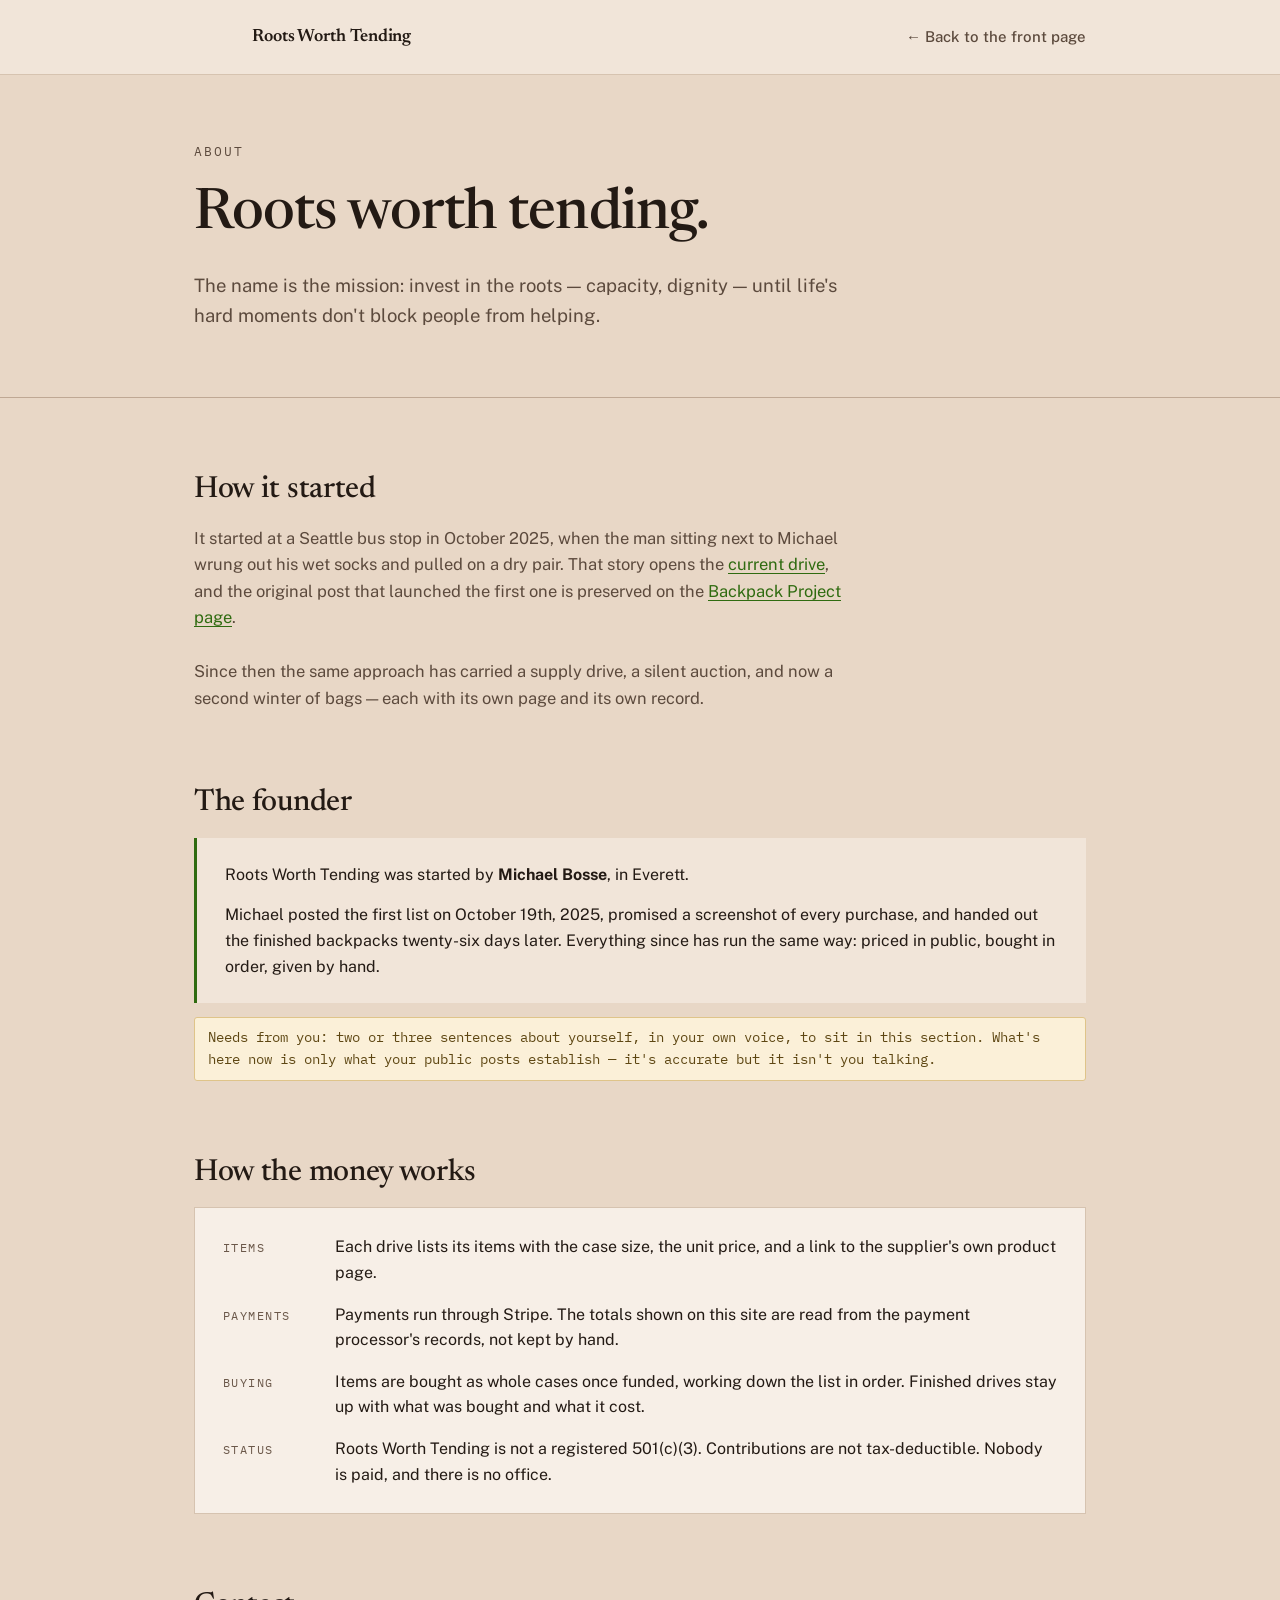
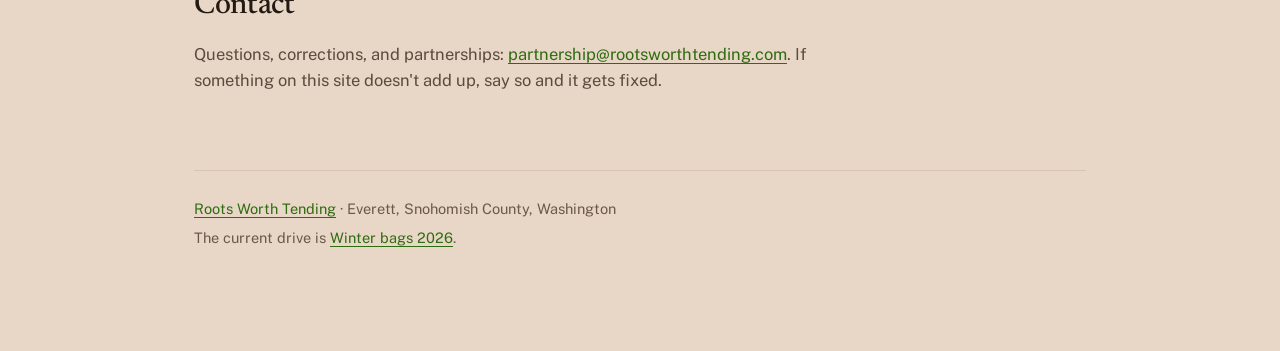
==== about.html @ 10fae8b9 "Remove internal draft-review banner from about page" ====
<!doctype html>
<html lang="en">
<head>
<meta charset="utf-8">
<meta name="viewport" content="width=device-width,initial-scale=1">
<title>About &middot; Roots Worth Tending</title>
<meta name="description" content="How Roots Worth Tending started, who runs it, and how the money works.">
<link rel="preconnect" href="https://fonts.googleapis.com">
<link rel="preconnect" href="https://fonts.gstatic.com" crossorigin>
<link rel="stylesheet" href="https://fonts.googleapis.com/css2?family=Newsreader:ital,opsz,wght@0,6..72,400;0,6..72,500;0,6..72,600;1,6..72,400;1,6..72,500&family=Public+Sans:wght@400;500;600;700&family=IBM+Plex+Mono:wght@400;500;600&display=swap">
<link rel="stylesheet" href="style.css">
</head>
<body>

<div class="topbar">
  <div class="topbar-inner">
    <div class="brandline">
      <div class="logoslot" aria-hidden="true">LOGO<br>HERE</div>
      <a class="brandname" href="index.html">Roots Worth Tending</a>
    </div>
    <a class="backlink" href="index.html">&larr; Back to the front page</a>
  </div>
</div>

<header class="hero">
  <div class="hero-inner">
    <p class="eyebrow">About</p>
    <h1>Roots worth tending.</h1>
    <p class="lede">The name is the mission: invest in the roots &mdash; capacity, dignity &mdash; until life's hard moments don't block people from helping.</p>
  </div>
</header>

<div class="wrap">

  <section aria-labelledby="start-h">
    <h2 id="start-h">How it started</h2>
    <p class="sec-note" style="max-width:66ch;">It started at a Seattle bus stop in October 2025, when the man sitting next to Michael wrung out his wet socks and pulled on a dry pair. That story opens the <a href="winter-2026.html">current drive</a>, and the original post that launched the first one is preserved on the <a href="backpack-2025.html">Backpack Project page</a>.</p>
    <p class="sec-note" style="max-width:66ch;">Since then the same approach has carried a supply drive, a silent auction, and now a second winter of bags &mdash; each with its own page and its own record.</p>
  </section>

  <section aria-labelledby="founder-h">
    <h2 id="founder-h">The founder</h2>
    <div class="disclosure">
      <p>Roots Worth Tending was started by <strong>Michael Bosse</strong>, in Everett.</p>
      <p>Michael posted the first list on October 19th, 2025, promised a screenshot of every purchase, and handed out the finished backpacks twenty-six days later. Everything since has run the same way: priced in public, bought in order, given by hand.</p>
    </div>
    <p class="needs">Needs from you: two or three sentences about yourself, in your own voice, to sit in this section. What's here now is only what your public posts establish &mdash; it's accurate but it isn't you talking.</p>
  </section>

  <section aria-labelledby="money-h">
    <h2 id="money-h">How the money works</h2>
    <div class="money">
      <ul>
        <li><span class="k">Items</span><span class="v">Each drive lists its items with the case size, the unit price, and a link to the supplier's own product page.</span></li>
        <li><span class="k">Payments</span><span class="v">Payments run through Stripe. The totals shown on this site are read from the payment processor's records, not kept by hand.</span></li>
        <li><span class="k">Buying</span><span class="v">Items are bought as whole cases once funded, working down the list in order. Finished drives stay up with what was bought and what it cost.</span></li>
        <li><span class="k">Status</span><span class="v">Roots Worth Tending is not a registered 501(c)(3). Contributions are not tax-deductible. Nobody is paid, and there is no office.</span></li>
      </ul>
    </div>
  </section>

  <section aria-labelledby="contact-h">
    <h2 id="contact-h">Contact</h2>
    <p class="sec-note">Questions, corrections, and partnerships: <a href="mailto:partnership@rootsworthtending.com">partnership@rootsworthtending.com</a>. If something on this site doesn't add up, say so and it gets fixed.</p>
  </section>

  <footer>
    <p><a href="index.html">Roots Worth Tending</a> &middot; Everett, Snohomish County, Washington</p>
    <p>The current drive is <a href="winter-2026.html">Winter bags 2026</a>.</p>
  </footer>

</div>
</body>
</html>
---- style.css ----
:root{
  --paper:#E8D7C6; --surface:#F7EFE7; --surface-2:#F1E5D9;
  --ink:#231A14; --ink-2:#5C4A3D; --ink-3:#6B584A;
  --rule:#D6C3B0; --rule-strong:#BFA894;
  --accent:#2F6B10; --accent-hover:#24540C; --accent-soft:#DCE7CE; --accent-ink:#FFFFFF;
  --notice:#FBF0D8; --notice-rule:#DFC489; --notice-ink:#5E4713;
  --shadow:0 1px 2px rgba(60,40,26,.07), 0 4px 16px rgba(60,40,26,.06);
}
@media (prefers-color-scheme: dark){
  :root:not([data-theme="light"]){
    --paper:#15100C; --surface:#211812; --surface-2:#1B140F;
    --ink:#EFE4D9; --ink-2:#B6A392; --ink-3:#9C8877;
    --rule:#38291F; --rule-strong:#4A382B;
    --accent:#8FCB63; --accent-hover:#A9DC82; --accent-soft:#26301C; --accent-ink:#10160B;
    --notice:#241C0C; --notice-rule:#4C3D19; --notice-ink:#E4CE96;
    --shadow:0 1px 2px rgba(0,0,0,.5), 0 4px 16px rgba(0,0,0,.38);
  }
}
:root[data-theme="dark"]{
  --paper:#15100C; --surface:#211812; --surface-2:#1B140F;
  --ink:#EFE4D9; --ink-2:#B6A392; --ink-3:#9C8877;
  --rule:#38291F; --rule-strong:#4A382B;
  --accent:#8FCB63; --accent-hover:#A9DC82; --accent-soft:#26301C; --accent-ink:#10160B;
  --notice:#241C0C; --notice-rule:#4C3D19; --notice-ink:#E4CE96;
  --shadow:0 1px 2px rgba(0,0,0,.5), 0 4px 16px rgba(0,0,0,.38);
}
*{box-sizing:border-box;}
body{margin:0;background:var(--paper);color:var(--ink);
  font-family:"Public Sans","Helvetica Neue",Arial,sans-serif;
  font-size:17px;line-height:1.6;-webkit-font-smoothing:antialiased;}
.wrap{max-width:940px;margin:0 auto;padding:0 24px 96px;}
a{color:var(--accent);text-underline-offset:3px;text-decoration-thickness:1px;}
a:hover{color:var(--accent-hover);}
:focus-visible{outline:2.5px solid var(--accent);outline-offset:3px;border-radius:2px;}
.skip{position:absolute;left:-9999px;top:0;background:var(--surface);color:var(--ink);padding:12px 18px;z-index:20;border:1px solid var(--rule);}
.skip:focus{left:12px;top:12px;}
.num{font-family:"IBM Plex Mono",ui-monospace,Menlo,monospace;font-variant-numeric:tabular-nums;}

.preview{background:var(--notice);border-bottom:1px solid var(--notice-rule);color:var(--notice-ink);font-size:14.5px;line-height:1.5;}
.preview p{max-width:940px;margin:0 auto;padding:12px 24px;}

.topbar{border-bottom:1px solid var(--rule);background:var(--surface-2);}
.topbar-inner{max-width:940px;margin:0 auto;padding:14px 24px;display:flex;flex-wrap:wrap;gap:12px 28px;align-items:center;justify-content:space-between;}
.brandline{display:flex;align-items:center;gap:12px;}
.logoslot{width:46px;height:46px;flex:0 0 auto;border:0;font-size:0;color:transparent;
  background:url("logo.png") no-repeat center/contain;}
@media (prefers-color-scheme: dark){
  :root:not([data-theme="light"]) .logoslot{background-image:url("logo-dark.png");}
}
:root[data-theme="dark"] .logoslot{background-image:url("logo-dark.png");}
.brandname{font-family:Newsreader,Georgia,serif;font-size:1.12rem;font-weight:600;letter-spacing:-.005em;text-decoration:none;color:var(--ink);}
.brandname:hover{color:var(--accent);}
nav ul{list-style:none;display:flex;flex-wrap:wrap;gap:22px;margin:0;padding:0;font-size:15px;}
nav a{text-decoration:none;color:var(--ink-2);font-weight:500;}
nav a:hover,nav a[aria-current]{color:var(--accent);}
.backlink{font-size:15px;font-weight:500;color:var(--ink-2);text-decoration:none;}
.backlink:hover{color:var(--accent);}

header.hero{border-bottom:1px solid var(--rule-strong);background:var(--paper);}
.hero-inner{max-width:940px;margin:0 auto;padding:66px 24px 48px;}
.eyebrow{font-family:"IBM Plex Mono",monospace;font-size:12.5px;letter-spacing:.16em;text-transform:uppercase;color:var(--ink-2);margin:0 0 24px;}
.hero-split{display:grid;grid-template-columns:1.15fr .85fr;gap:48px;align-items:center;}
.hero-text{min-width:0;}
.hero-photo{margin:0;}
.hero-photo img{display:block;width:100%;height:auto;border-radius:6px;
  border:1px solid var(--rule-strong);box-shadow:var(--shadow);}
.content-photo{margin:24px 0 8px;max-width:460px;}
.content-photo img{display:block;width:100%;height:auto;border-radius:6px;
  border:1px solid var(--rule-strong);box-shadow:var(--shadow);}
.content-photo figcaption{margin-top:10px;font-size:.92rem;color:var(--ink-2);line-height:1.5;}
@media (max-width:760px){
  .hero-split{grid-template-columns:1fr;gap:28px;}
  .hero-photo{max-width:420px;}
}
h1{font-family:Newsreader,Georgia,serif;font-weight:500;font-size:clamp(2.3rem,5.4vw,3.55rem);
  line-height:1.07;letter-spacing:-.017em;margin:0 0 24px;text-wrap:balance;max-width:22ch;}
h1.quote{font-style:italic;max-width:20ch;}
.lede{font-size:18.5px;line-height:1.66;color:var(--ink-2);max-width:60ch;margin:0 0 18px;}
.lede strong{color:var(--ink);font-weight:600;}
.hero-note{font-family:"IBM Plex Mono",monospace;font-size:13px;color:var(--ink-3);margin:26px 0 0;padding-top:18px;border-top:1px solid var(--rule);}

section{margin-top:68px;}
h2{font-family:Newsreader,Georgia,serif;font-weight:500;font-size:1.9rem;letter-spacing:-.01em;margin:0 0 10px;text-wrap:balance;}
.sec-note{color:var(--ink-2);margin:0 0 28px;max-width:64ch;font-size:16.5px;}

.band{display:grid;grid-template-columns:repeat(auto-fit,minmax(160px,1fr));gap:1px;background:var(--rule);border:1px solid var(--rule);}
.band > div{background:var(--surface);padding:18px 20px;}
.band dt{font-family:"IBM Plex Mono",monospace;font-size:11px;letter-spacing:.13em;text-transform:uppercase;color:var(--ink-3);margin:0 0 7px;}
.band dd{margin:0;font-family:"IBM Plex Mono",monospace;font-variant-numeric:tabular-nums;font-size:23px;font-weight:500;letter-spacing:-.02em;line-height:1.2;}
.band dd small{display:block;font-size:13px;font-weight:400;color:var(--ink-2);letter-spacing:0;margin-top:6px;font-family:"Public Sans",sans-serif;}

.steps{list-style:none;margin:0;padding:0;counter-reset:s;display:flex;flex-direction:column;gap:1px;background:var(--rule);border:1px solid var(--rule);}
.steps li{background:var(--surface);padding:22px 26px;display:flex;gap:20px;align-items:flex-start;}
.steps .n{counter-increment:s;font-family:"IBM Plex Mono",monospace;font-variant-numeric:tabular-nums;font-size:13px;font-weight:600;color:var(--accent);flex:0 0 auto;padding-top:3px;}
.steps .n::before{content:counter(s,decimal-leading-zero);}
.steps.plain .n::before{content:"—";}
.steps h3{font-family:"Public Sans",sans-serif;font-size:17px;font-weight:700;margin:0 0 6px;}
.steps p{margin:0;color:var(--ink-2);font-size:16px;line-height:1.6;max-width:62ch;}

.efforts{display:flex;flex-direction:column;gap:14px;}
.effort{background:var(--surface);border:1px solid var(--rule);box-shadow:var(--shadow);padding:26px 28px;}
.effort-head{display:flex;flex-wrap:wrap;gap:6px 18px;align-items:baseline;justify-content:space-between;}
.effort h3{font-family:Newsreader,Georgia,serif;font-weight:600;font-size:1.4rem;margin:0;letter-spacing:-.006em;}
.effort h3 a{text-decoration:none;color:var(--ink);}
.effort h3 a:hover{color:var(--accent);text-decoration:underline;}
.when{font-family:"IBM Plex Mono",monospace;font-size:13px;color:var(--ink-3);white-space:nowrap;}
.effort p{margin:12px 0 0;color:var(--ink-2);font-size:16px;max-width:64ch;}
.effort-figs{display:grid;grid-template-columns:repeat(auto-fit,minmax(130px,1fr));gap:1px;background:var(--rule);border:1px solid var(--rule);margin-top:18px;}
.effort-figs > div{background:var(--surface-2);padding:13px 16px;}
.effort-figs dt{font-family:"IBM Plex Mono",monospace;font-size:10.5px;letter-spacing:.12em;text-transform:uppercase;color:var(--ink-3);margin:0 0 5px;}
.effort-figs dd{margin:0;font-family:"IBM Plex Mono",monospace;font-variant-numeric:tabular-nums;font-size:19px;font-weight:500;}
.status-chip{display:inline-flex;align-items:center;gap:8px;font-family:"IBM Plex Mono",monospace;font-size:11.5px;
  letter-spacing:.12em;text-transform:uppercase;background:var(--accent-soft);color:var(--accent);padding:5px 11px;border-radius:2px;font-weight:600;margin-bottom:14px;}
.chip-done{background:var(--surface-2);color:var(--ink-3);border:1px solid var(--rule-strong);}
.dot{width:7px;height:7px;border-radius:50%;background:var(--accent);}
.go{display:inline-block;margin-top:20px;font-weight:600;font-size:16px;background:var(--accent);color:var(--accent-ink);
  border:1px solid var(--accent);padding:11px 24px;border-radius:3px;text-decoration:none;transition:background .15s ease;}
.go:hover{background:var(--accent-hover);border-color:var(--accent-hover);color:var(--accent-ink);}
.go-quiet{background:transparent;color:var(--accent);border:1px solid var(--rule-strong);}
.go-quiet:hover{background:var(--accent-soft);color:var(--accent);border-color:var(--accent);}

.contents{list-style:none;margin:0;padding:0;display:grid;grid-template-columns:repeat(auto-fit,minmax(240px,1fr));gap:1px;background:var(--rule);border:1px solid var(--rule);}
.contents li{background:var(--surface);padding:16px 18px;display:flex;gap:14px;align-items:baseline;}
.contents .qty{font-family:"IBM Plex Mono",monospace;font-variant-numeric:tabular-nums;font-weight:600;color:var(--accent);font-size:15px;flex:0 0 auto;min-width:2.2em;}
.contents .what{font-size:15.5px;line-height:1.45;}

.manifest{display:flex;flex-direction:column;gap:14px;}
article.item{background:var(--surface);border:1px solid var(--rule);box-shadow:var(--shadow);padding:24px 26px 22px;}
.item-head{display:flex;flex-wrap:wrap;gap:8px 20px;align-items:baseline;justify-content:space-between;}
article.item h3{font-family:Newsreader,Georgia,serif;font-weight:600;font-size:1.32rem;letter-spacing:-.005em;margin:0;line-height:1.25;}
.goal{font-family:"IBM Plex Mono",monospace;font-variant-numeric:tabular-nums;font-size:1.2rem;font-weight:500;white-space:nowrap;}
.spec{font-family:"IBM Plex Mono",monospace;font-size:13.5px;line-height:1.65;color:var(--ink-2);margin:12px 0 0;}
.verify{margin:10px 0 0;font-size:14px;color:var(--ink-2);}
.meter{margin:20px 0 0;}
.track{height:10px;background:var(--accent-soft);border-radius:5px;overflow:hidden;}
.fill{height:100%;background:var(--accent);border-radius:5px;width:0%;transition:width .9s cubic-bezier(.22,.8,.3,1);}
@media (prefers-reduced-motion: reduce){.fill{transition:none;}}
.meter-label{display:flex;flex-wrap:wrap;gap:6px 16px;justify-content:space-between;margin-top:10px;
  font-family:"IBM Plex Mono",monospace;font-variant-numeric:tabular-nums;font-size:13.5px;color:var(--ink-2);}
.meter-label .pct{color:var(--ink);font-weight:500;}
.actions{margin-top:20px;display:flex;flex-wrap:wrap;gap:12px;align-items:center;}
button.give{font-family:"Public Sans",sans-serif;font-size:15.5px;font-weight:600;background:var(--accent);color:var(--accent-ink);
  border:1px solid var(--accent);padding:11px 22px;border-radius:3px;cursor:pointer;transition:background .15s ease;}
button.give:hover{background:var(--accent-hover);border-color:var(--accent-hover);}
.any{font-size:14.5px;color:var(--ink-2);}
.amtwrap{display:inline-flex;align-items:center;border:1px solid var(--rule-strong);border-radius:3px;background:var(--surface);overflow:hidden;}
.amtsign{padding:0 2px 0 12px;font-family:"IBM Plex Mono",monospace;font-size:15.5px;color:var(--ink-2);}
input.amount{width:92px;border:0;background:transparent;color:var(--ink);padding:11px 12px 11px 4px;
  font-family:"IBM Plex Mono",monospace;font-variant-numeric:tabular-nums;font-size:15.5px;}
input.amount:focus{outline:none;}
.amtwrap:focus-within{border-color:var(--accent);box-shadow:0 0 0 2.5px var(--accent-soft);}
input.amount:disabled{color:var(--ink-3);}
.amtwrap:has(input:disabled){opacity:.55;}
button.give:disabled{background:var(--surface-2);color:var(--ink-3);border-color:var(--rule-strong);cursor:default;}
button.give:disabled:hover{background:var(--surface-2);border-color:var(--rule-strong);}
article.item[data-closed] .track{opacity:.75;}
.eventmark{width:124px;height:125px;margin:0 0 22px;border-radius:50%;overflow:hidden;
  background:#FBFBF6 url("bids-logo.png") no-repeat center/116px 117px;}
@media (max-width:600px){.eventmark{width:104px;height:105px;background-size:98px 99px;}}
.rest-btn{font-family:"Public Sans",sans-serif;font-size:14.5px;font-weight:600;background:transparent;color:var(--accent);
  border:1px solid var(--rule-strong);padding:10px 16px;border-radius:3px;cursor:pointer;}
.rest-btn:hover:not(:disabled){background:var(--accent-soft);border-color:var(--accent);}
.rest-btn:disabled{color:var(--ink-3);border-color:var(--rule);cursor:default;}
input.amount[aria-invalid]{color:#B0301F;}
.amtwrap:has(input[aria-invalid]){border-color:#B0301F;box-shadow:0 0 0 2.5px rgba(176,48,31,.16);}
:root:not([data-theme="light"]) input.amount[aria-invalid]{color:#FF9B8A;}
:root[data-theme="dark"] input.amount[aria-invalid]{color:#FF9B8A;}

.basket{position:fixed;left:0;right:0;bottom:0;z-index:30;background:var(--surface);
  border-top:1px solid var(--rule-strong);box-shadow:0 -2px 18px rgba(16,28,24,.10);}
:root:not([data-theme="light"]) .basket{box-shadow:0 -2px 18px rgba(0,0,0,.45);}
:root[data-theme="dark"] .basket{box-shadow:0 -2px 18px rgba(0,0,0,.45);}
.basket[hidden]{display:none;}
.basket-inner{max-width:940px;margin:0 auto;padding:14px 24px;display:flex;flex-wrap:wrap;gap:12px 24px;
  align-items:center;justify-content:space-between;}
.basket-sum{margin:0;display:flex;flex-wrap:wrap;gap:4px 16px;align-items:baseline;}
.basket-count{font-size:15px;color:var(--ink-2);}
.basket-total{font-family:"IBM Plex Mono",monospace;font-variant-numeric:tabular-nums;font-size:22px;font-weight:600;}
.basket-acts{display:flex;gap:10px;align-items:center;}
#basket-clear{background:transparent;color:var(--ink-2);border:1px solid var(--rule-strong);font-size:14.5px;padding:10px 16px;}
#basket-clear:hover{background:var(--surface-2);color:var(--ink);border-color:var(--rule-strong);}
.go-pay{font-size:16px;padding:12px 26px;}
.basket-status{max-width:940px;margin:0 auto 12px;}
.basket-status:empty{display:none;}
body.has-basket{padding-bottom:104px;}
.thanks{margin:0 0 20px;padding:12px 16px;border-left:3px solid var(--accent);background:var(--accent-soft);
  color:var(--ink);font-size:16px;border-radius:0 3px 3px 0;}
@media (max-width:600px){
  .basket-inner{padding:12px 20px;}
  .basket-acts{width:100%;}
  .go-pay{flex:1;}
  body.has-basket{padding-bottom:150px;}
}
.status{margin-top:12px;font-size:14.5px;color:var(--notice-ink);background:var(--notice);border:1px solid var(--notice-rule);padding:9px 14px;border-radius:3px;}
.status:empty{display:none;}

.money{background:var(--surface);border:1px solid var(--rule);padding:26px 28px;}
.money ul{margin:0;padding:0;list-style:none;display:flex;flex-direction:column;gap:16px;}
.money li{display:flex;gap:16px;align-items:flex-start;}
.money .k{font-family:"IBM Plex Mono",monospace;font-size:12px;letter-spacing:.12em;text-transform:uppercase;color:var(--ink-3);flex:0 0 96px;padding-top:4px;}
.money .v{flex:1;font-size:16px;line-height:1.6;}

blockquote.source{margin:0;background:var(--surface);border:1px solid var(--rule);border-left:3px solid var(--accent);padding:26px 30px;}
blockquote.source p{margin:0 0 15px;font-size:16.5px;line-height:1.68;}
blockquote.source p:last-of-type{margin-bottom:0;}
blockquote.source cite{display:block;margin-top:20px;padding-top:16px;border-top:1px solid var(--rule);
  font-family:"IBM Plex Mono",monospace;font-size:12.5px;font-style:normal;color:var(--ink-3);letter-spacing:.04em;}

.packlist{list-style:none;margin:0;padding:0;columns:2;column-gap:34px;border:1px solid var(--rule);background:var(--surface);padding:22px 26px;}
.packlist li{break-inside:avoid;padding:5px 0;font-size:15.5px;display:flex;gap:12px;align-items:baseline;border-bottom:1px solid var(--rule);}
.packlist li:last-child{border-bottom:none;}
.packlist .n{font-family:"IBM Plex Mono",monospace;font-variant-numeric:tabular-nums;font-size:12.5px;color:var(--ink-3);flex:0 0 1.9em;}
@media (max-width:620px){.packlist{columns:1;}}

.disclosure{border-left:3px solid var(--accent);background:var(--surface-2);padding:24px 28px;}
.disclosure p{margin:0 0 14px;font-size:16px;line-height:1.62;}
.disclosure p:last-child{margin-bottom:0;}
.needs{margin-top:14px;font-size:14px;font-family:"IBM Plex Mono",monospace;line-height:1.55;
  background:var(--notice);border:1px solid var(--notice-rule);color:var(--notice-ink);padding:9px 13px;border-radius:3px;}

footer{margin-top:76px;padding-top:26px;border-top:1px solid var(--rule);color:var(--ink-3);font-size:14.5px;}
footer p{margin:0 0 6px;}

@media (max-width:600px){
  body{font-size:16.5px;}
  .hero-inner{padding:40px 20px 32px;}
  .wrap{padding:0 20px 72px;}
  .effort{padding:22px 20px;}
  article.item{padding:20px 20px 18px;}
  .steps li{flex-direction:column;gap:8px;}
  .money .k{flex-basis:100%;padding-top:0;}
  .money li{flex-direction:column;gap:4px;}
}
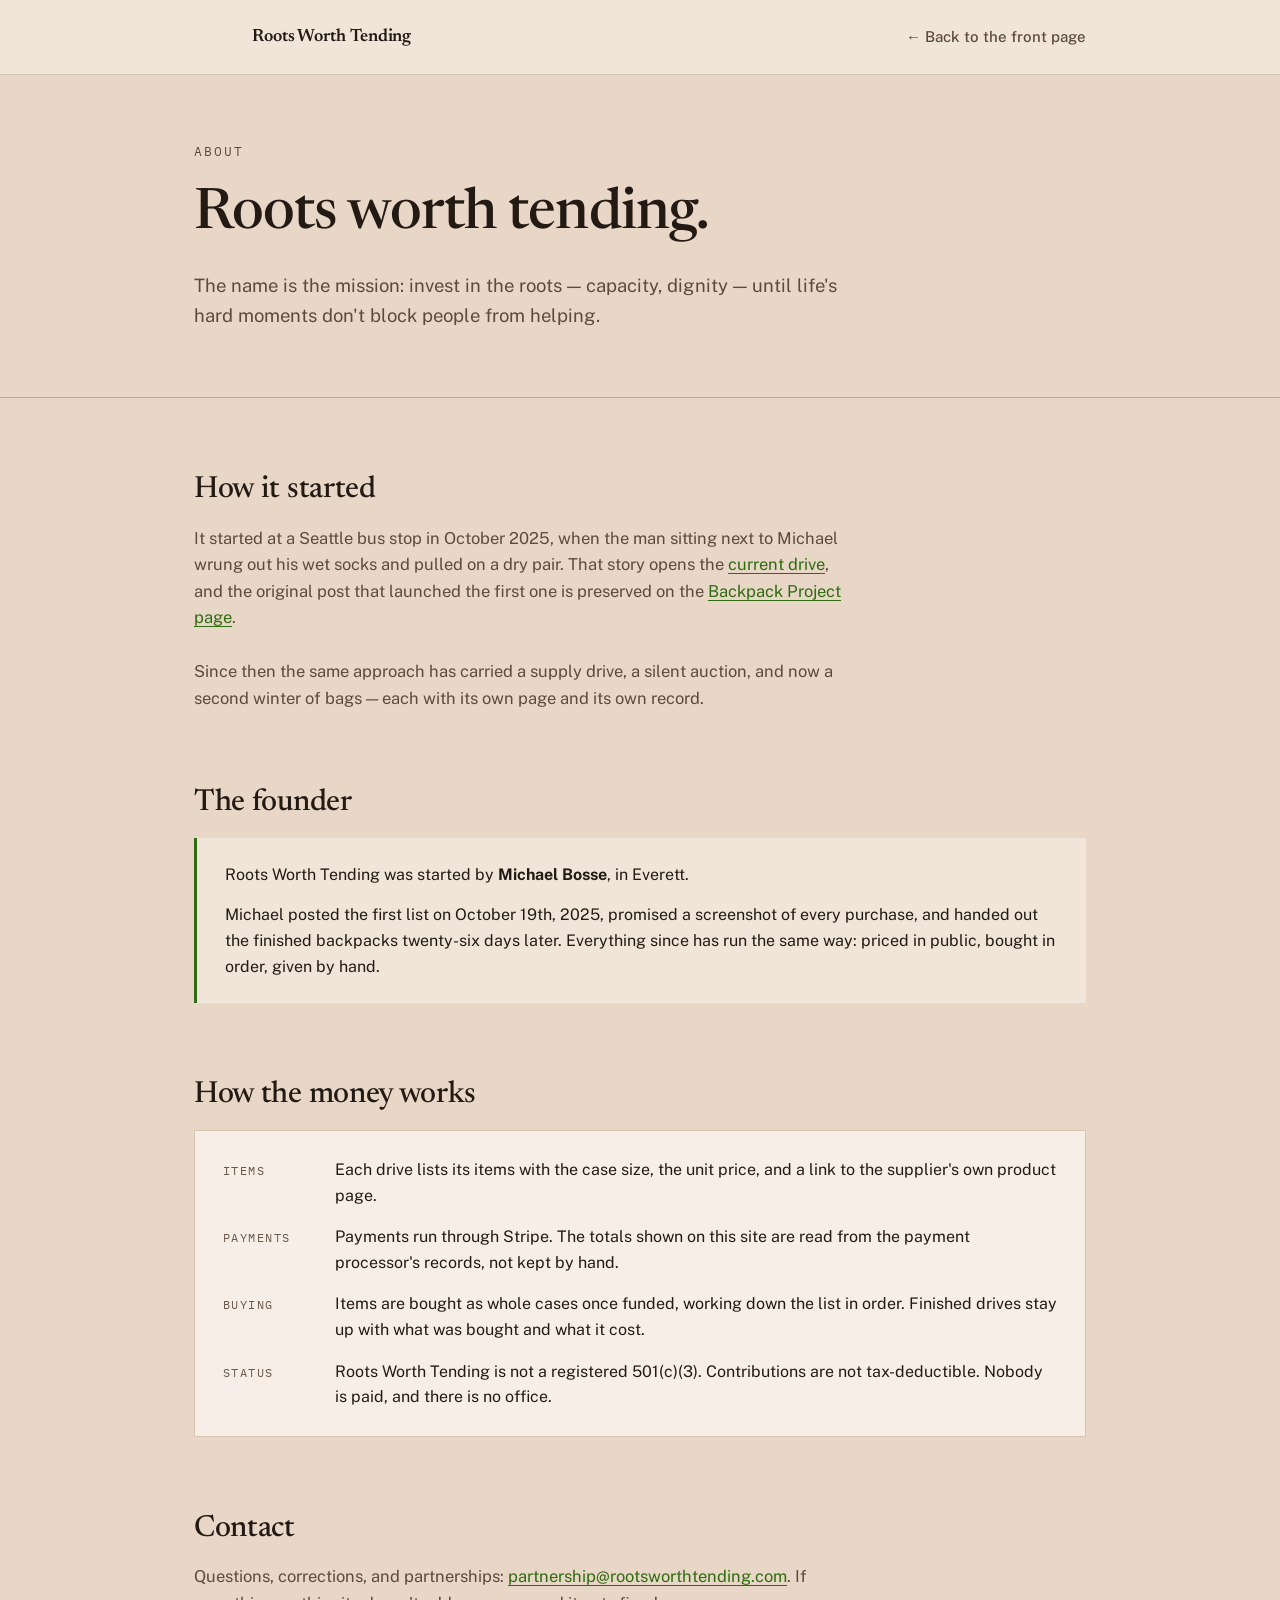
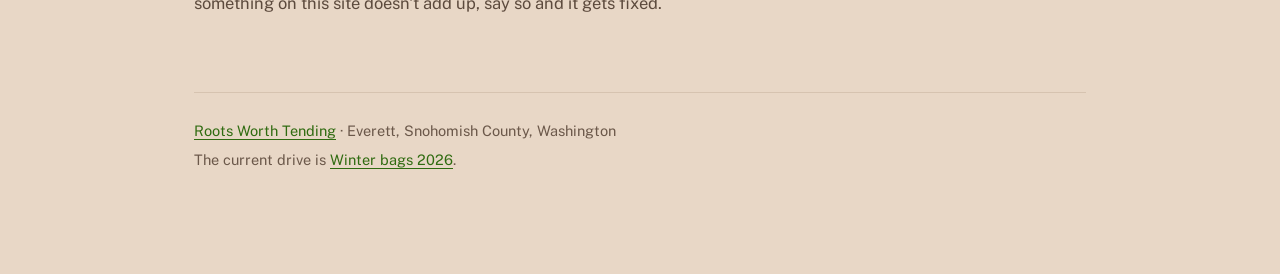
==== commit b3f316c6: "Remove internal needs-from-you note from about page" ====
--- a/about.html
+++ b/about.html
@@ -44,7 +44,6 @@
       <p>Roots Worth Tending was started by <strong>Michael Bosse</strong>, in Everett.</p>
       <p>Michael posted the first list on October 19th, 2025, promised a screenshot of every purchase, and handed out the finished backpacks twenty-six days later. Everything since has run the same way: priced in public, bought in order, given by hand.</p>
     </div>
-    <p class="needs">Needs from you: two or three sentences about yourself, in your own voice, to sit in this section. What's here now is only what your public posts establish &mdash; it's accurate but it isn't you talking.</p>
   </section>
 
   <section aria-labelledby="money-h">
--- a/style.css
+++ b/style.css
@@ -68,6 +68,8 @@
 .content-photo img{display:block;width:100%;height:auto;border-radius:6px;
   border:1px solid var(--rule-strong);box-shadow:var(--shadow);}
 .content-photo figcaption{margin-top:10px;font-size:.92rem;color:var(--ink-2);line-height:1.5;}
+.live-note{margin:12px 0 0;font-size:.9rem;color:var(--ink-2);}
+[data-live-note]:empty{display:none;}
 @media (max-width:760px){
   .hero-split{grid-template-columns:1fr;gap:28px;}
   .hero-photo{max-width:420px;}
